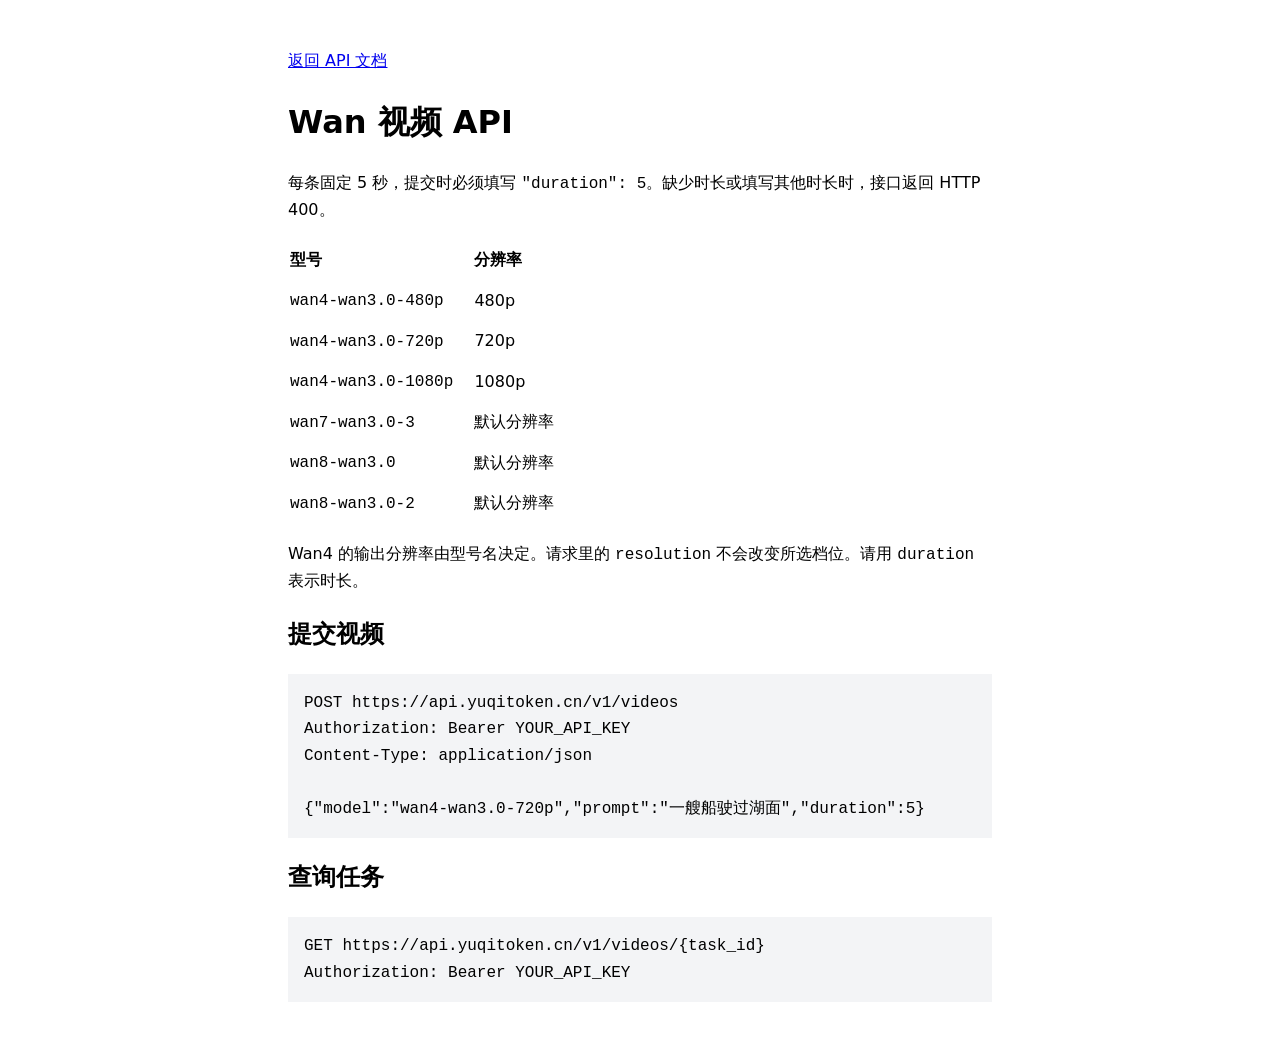
==== wan-video.html @ 9e5b0d35 "Publish Wan video API guide" ====
<!doctype html><html lang="zh-CN"><head><meta charset="utf-8"><meta name="viewport" content="width=device-width, initial-scale=1"><title>Wan 视频 API · 个人站</title><style>body{font:16px/1.65 system-ui,sans-serif;max-width:44rem;margin:3rem auto;padding:0 1.2rem}pre{background:#f3f4f6;padding:1rem;overflow:auto}td,th{text-align:left;padding:.35rem 1.2rem .35rem 0}code{font-family:monospace}</style></head><body><main><p><a href="./">返回 API 文档</a></p><h1>Wan 视频 API</h1><p>每条固定 5 秒，提交时必须填写 <code>"duration": 5</code>。缺少时长或填写其他时长时，接口返回 HTTP 400。</p><table><thead><tr><th>型号</th><th>分辨率</th></tr></thead><tbody><tr><td><code>wan4-wan3.0-480p</code></td><td>480p</td></tr><tr><td><code>wan4-wan3.0-720p</code></td><td>720p</td></tr><tr><td><code>wan4-wan3.0-1080p</code></td><td>1080p</td></tr><tr><td><code>wan7-wan3.0-3</code></td><td>默认分辨率</td></tr><tr><td><code>wan8-wan3.0</code></td><td>默认分辨率</td></tr><tr><td><code>wan8-wan3.0-2</code></td><td>默认分辨率</td></tr></tbody></table><p>Wan4 的输出分辨率由型号名决定。请求里的 <code>resolution</code> 不会改变所选档位。请用 <code>duration</code> 表示时长。</p><h2>提交视频</h2><pre><code>POST https://api.yuqitoken.cn/v1/videos
Authorization: Bearer YOUR_API_KEY
Content-Type: application/json

{"model":"wan4-wan3.0-720p","prompt":"一艘船驶过湖面","duration":5}</code></pre><h2>查询任务</h2><pre><code>GET https://api.yuqitoken.cn/v1/videos/{task_id}
Authorization: Bearer YOUR_API_KEY</code></pre></main></body></html>
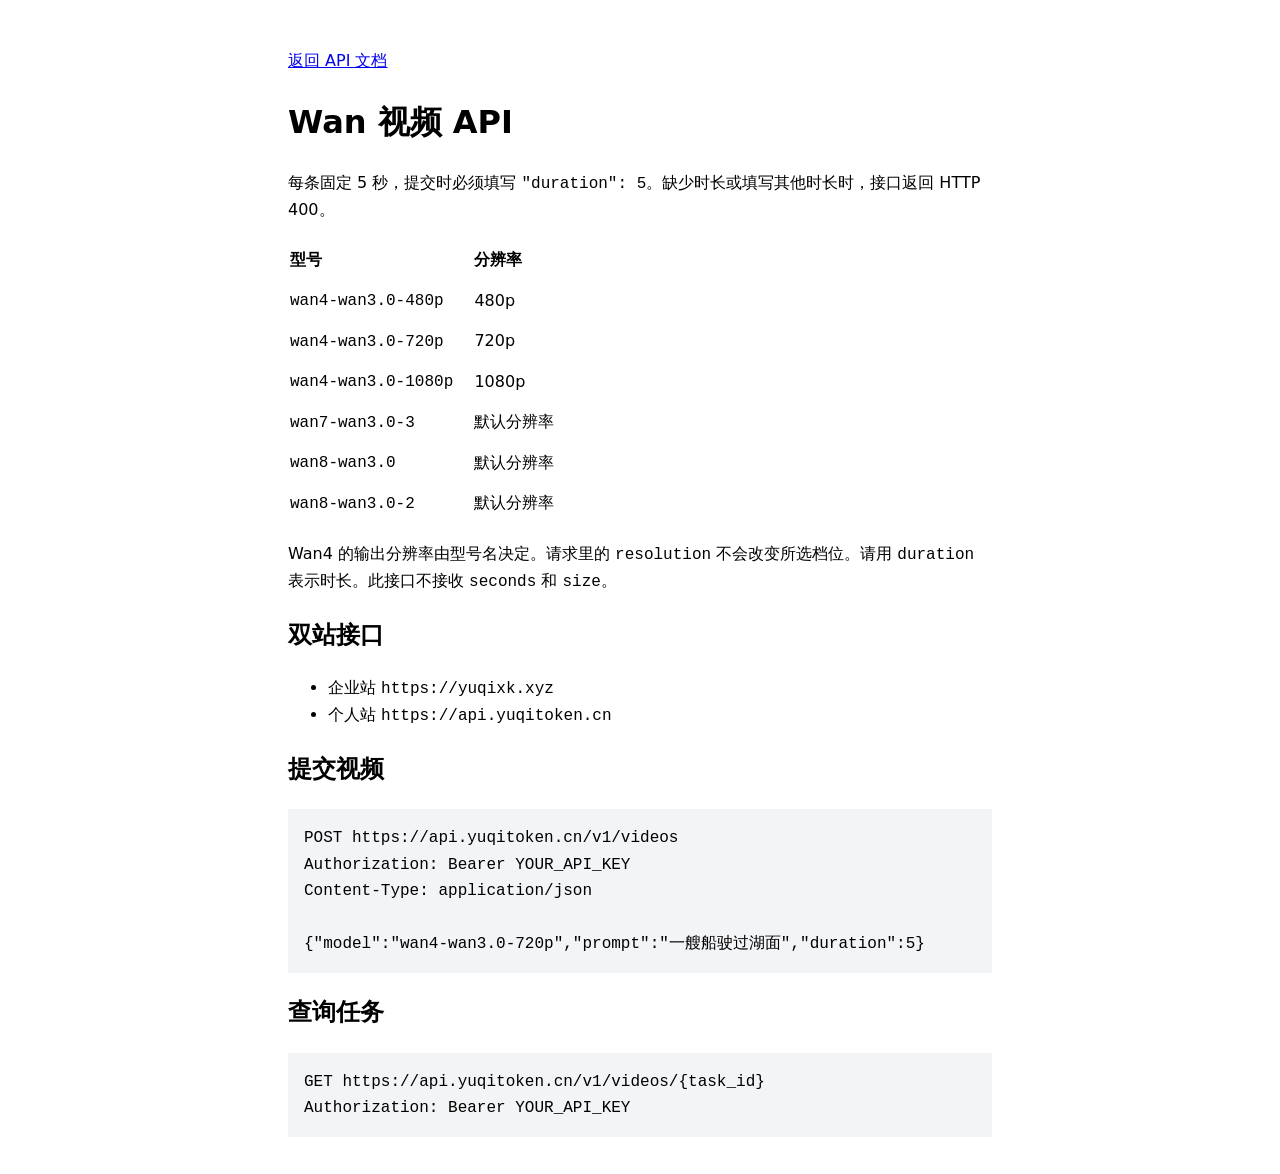
==== commit 1a9a292e: "Document Wan video on both stations" ====
--- a/wan-video.html
+++ b/wan-video.html
@@ -1,4 +1,4 @@
-<!doctype html><html lang="zh-CN"><head><meta charset="utf-8"><meta name="viewport" content="width=device-width, initial-scale=1"><title>Wan 视频 API · 个人站</title><style>body{font:16px/1.65 system-ui,sans-serif;max-width:44rem;margin:3rem auto;padding:0 1.2rem}pre{background:#f3f4f6;padding:1rem;overflow:auto}td,th{text-align:left;padding:.35rem 1.2rem .35rem 0}code{font-family:monospace}</style></head><body><main><p><a href="./">返回 API 文档</a></p><h1>Wan 视频 API</h1><p>每条固定 5 秒，提交时必须填写 <code>"duration": 5</code>。缺少时长或填写其他时长时，接口返回 HTTP 400。</p><table><thead><tr><th>型号</th><th>分辨率</th></tr></thead><tbody><tr><td><code>wan4-wan3.0-480p</code></td><td>480p</td></tr><tr><td><code>wan4-wan3.0-720p</code></td><td>720p</td></tr><tr><td><code>wan4-wan3.0-1080p</code></td><td>1080p</td></tr><tr><td><code>wan7-wan3.0-3</code></td><td>默认分辨率</td></tr><tr><td><code>wan8-wan3.0</code></td><td>默认分辨率</td></tr><tr><td><code>wan8-wan3.0-2</code></td><td>默认分辨率</td></tr></tbody></table><p>Wan4 的输出分辨率由型号名决定。请求里的 <code>resolution</code> 不会改变所选档位。请用 <code>duration</code> 表示时长。</p><h2>提交视频</h2><pre><code>POST https://api.yuqitoken.cn/v1/videos
+<!doctype html><html lang="zh-CN"><head><meta charset="utf-8"><meta name="viewport" content="width=device-width, initial-scale=1"><title>Wan 视频 API · 双站</title><style>body{font:16px/1.65 system-ui,sans-serif;max-width:44rem;margin:3rem auto;padding:0 1.2rem}pre{background:#f3f4f6;padding:1rem;overflow:auto}td,th{text-align:left;padding:.35rem 1.2rem .35rem 0}code{font-family:monospace}</style></head><body><main><p><a href="./">返回 API 文档</a></p><h1>Wan 视频 API</h1><p>每条固定 5 秒，提交时必须填写 <code>"duration": 5</code>。缺少时长或填写其他时长时，接口返回 HTTP 400。</p><table><thead><tr><th>型号</th><th>分辨率</th></tr></thead><tbody><tr><td><code>wan4-wan3.0-480p</code></td><td>480p</td></tr><tr><td><code>wan4-wan3.0-720p</code></td><td>720p</td></tr><tr><td><code>wan4-wan3.0-1080p</code></td><td>1080p</td></tr><tr><td><code>wan7-wan3.0-3</code></td><td>默认分辨率</td></tr><tr><td><code>wan8-wan3.0</code></td><td>默认分辨率</td></tr><tr><td><code>wan8-wan3.0-2</code></td><td>默认分辨率</td></tr></tbody></table><p>Wan4 的输出分辨率由型号名决定。请求里的 <code>resolution</code> 不会改变所选档位。请用 <code>duration</code> 表示时长。此接口不接收 <code>seconds</code> 和 <code>size</code>。</p><h2>双站接口</h2><ul><li>企业站 <code>https://yuqixk.xyz</code></li><li>个人站 <code>https://api.yuqitoken.cn</code></li></ul><h2>提交视频</h2><pre><code>POST https://api.yuqitoken.cn/v1/videos
 Authorization: Bearer YOUR_API_KEY
 Content-Type: application/json
 
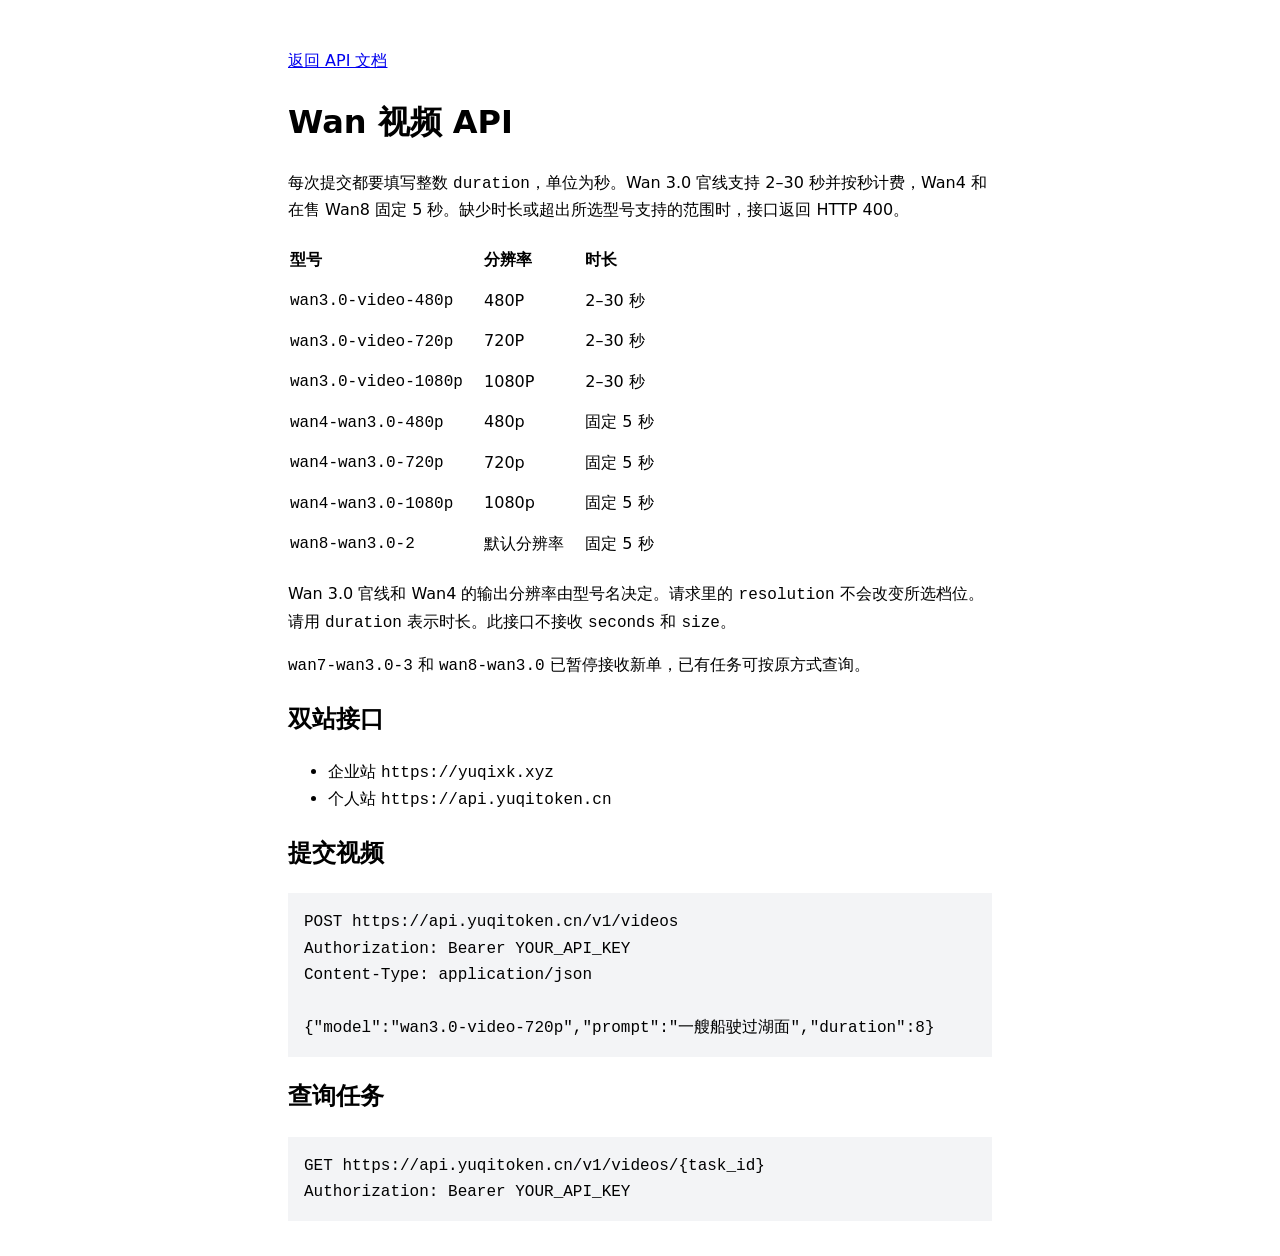
==== commit 0198f31e: "Document Wan 3.0 tiers for both sites" ====
--- a/wan-video.html
+++ b/wan-video.html
@@ -1,6 +1,6 @@
-<!doctype html><html lang="zh-CN"><head><meta charset="utf-8"><meta name="viewport" content="width=device-width, initial-scale=1"><title>Wan 视频 API · 双站</title><style>body{font:16px/1.65 system-ui,sans-serif;max-width:44rem;margin:3rem auto;padding:0 1.2rem}pre{background:#f3f4f6;padding:1rem;overflow:auto}td,th{text-align:left;padding:.35rem 1.2rem .35rem 0}code{font-family:monospace}</style></head><body><main><p><a href="./">返回 API 文档</a></p><h1>Wan 视频 API</h1><p>每条固定 5 秒，提交时必须填写 <code>"duration": 5</code>。缺少时长或填写其他时长时，接口返回 HTTP 400。</p><table><thead><tr><th>型号</th><th>分辨率</th></tr></thead><tbody><tr><td><code>wan4-wan3.0-480p</code></td><td>480p</td></tr><tr><td><code>wan4-wan3.0-720p</code></td><td>720p</td></tr><tr><td><code>wan4-wan3.0-1080p</code></td><td>1080p</td></tr><tr><td><code>wan7-wan3.0-3</code></td><td>默认分辨率</td></tr><tr><td><code>wan8-wan3.0</code></td><td>默认分辨率</td></tr><tr><td><code>wan8-wan3.0-2</code></td><td>默认分辨率</td></tr></tbody></table><p>Wan4 的输出分辨率由型号名决定。请求里的 <code>resolution</code> 不会改变所选档位。请用 <code>duration</code> 表示时长。此接口不接收 <code>seconds</code> 和 <code>size</code>。</p><h2>双站接口</h2><ul><li>企业站 <code>https://yuqixk.xyz</code></li><li>个人站 <code>https://api.yuqitoken.cn</code></li></ul><h2>提交视频</h2><pre><code>POST https://api.yuqitoken.cn/v1/videos
+<!doctype html><html lang="zh-CN"><head><meta charset="utf-8"><meta name="viewport" content="width=device-width, initial-scale=1"><title>Wan 视频 API · 双站</title><style>body{font:16px/1.65 system-ui,sans-serif;max-width:44rem;margin:3rem auto;padding:0 1.2rem}pre{background:#f3f4f6;padding:1rem;overflow:auto}td,th{text-align:left;padding:.35rem 1.2rem .35rem 0}code{font-family:monospace}</style></head><body><main><p><a href="./">返回 API 文档</a></p><h1>Wan 视频 API</h1><p>每次提交都要填写整数 <code>duration</code>，单位为秒。Wan 3.0 官线支持 2–30 秒并按秒计费，Wan4 和在售 Wan8 固定 5 秒。缺少时长或超出所选型号支持的范围时，接口返回 HTTP 400。</p><table><thead><tr><th>型号</th><th>分辨率</th><th>时长</th></tr></thead><tbody><tr><td><code>wan3.0-video-480p</code></td><td>480P</td><td>2–30 秒</td></tr><tr><td><code>wan3.0-video-720p</code></td><td>720P</td><td>2–30 秒</td></tr><tr><td><code>wan3.0-video-1080p</code></td><td>1080P</td><td>2–30 秒</td></tr><tr><td><code>wan4-wan3.0-480p</code></td><td>480p</td><td>固定 5 秒</td></tr><tr><td><code>wan4-wan3.0-720p</code></td><td>720p</td><td>固定 5 秒</td></tr><tr><td><code>wan4-wan3.0-1080p</code></td><td>1080p</td><td>固定 5 秒</td></tr><tr><td><code>wan8-wan3.0-2</code></td><td>默认分辨率</td><td>固定 5 秒</td></tr></tbody></table><p>Wan 3.0 官线和 Wan4 的输出分辨率由型号名决定。请求里的 <code>resolution</code> 不会改变所选档位。请用 <code>duration</code> 表示时长。此接口不接收 <code>seconds</code> 和 <code>size</code>。</p><p><code>wan7-wan3.0-3</code> 和 <code>wan8-wan3.0</code> 已暂停接收新单，已有任务可按原方式查询。</p><h2>双站接口</h2><ul><li>企业站 <code>https://yuqixk.xyz</code></li><li>个人站 <code>https://api.yuqitoken.cn</code></li></ul><h2>提交视频</h2><pre><code>POST https://api.yuqitoken.cn/v1/videos
 Authorization: Bearer YOUR_API_KEY
 Content-Type: application/json
 
-{"model":"wan4-wan3.0-720p","prompt":"一艘船驶过湖面","duration":5}</code></pre><h2>查询任务</h2><pre><code>GET https://api.yuqitoken.cn/v1/videos/{task_id}
+{"model":"wan3.0-video-720p","prompt":"一艘船驶过湖面","duration":8}</code></pre><h2>查询任务</h2><pre><code>GET https://api.yuqitoken.cn/v1/videos/{task_id}
 Authorization: Bearer YOUR_API_KEY</code></pre></main></body></html>
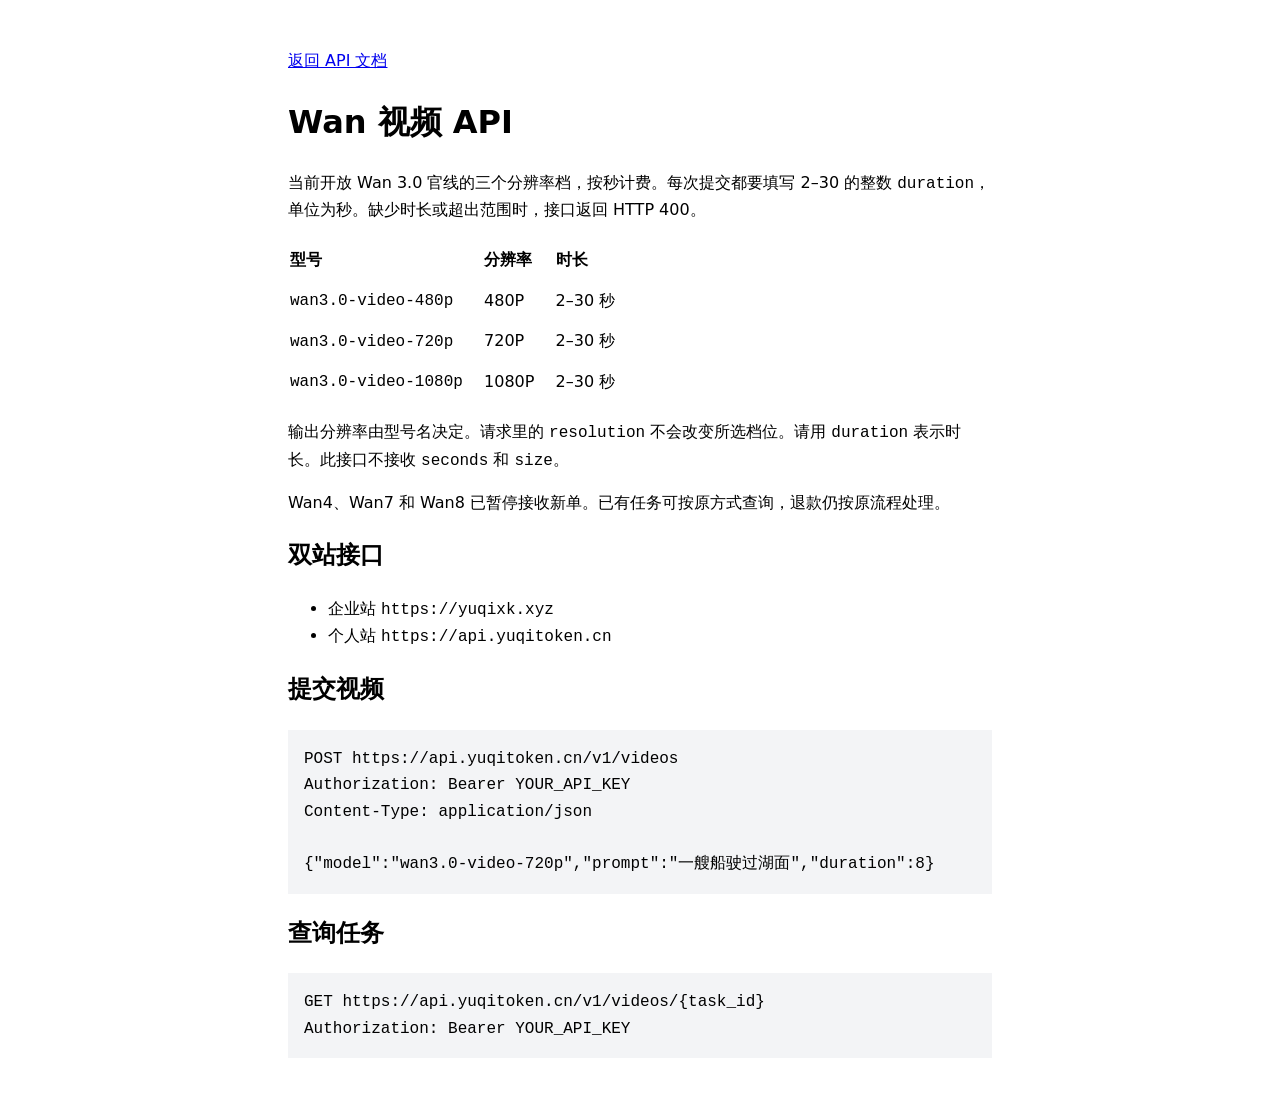
==== commit 46f70442: "List only Wan 3.0 tiers open for new orders" ====
--- a/wan-video.html
+++ b/wan-video.html
@@ -1,4 +1,4 @@
-<!doctype html><html lang="zh-CN"><head><meta charset="utf-8"><meta name="viewport" content="width=device-width, initial-scale=1"><title>Wan 视频 API · 双站</title><style>body{font:16px/1.65 system-ui,sans-serif;max-width:44rem;margin:3rem auto;padding:0 1.2rem}pre{background:#f3f4f6;padding:1rem;overflow:auto}td,th{text-align:left;padding:.35rem 1.2rem .35rem 0}code{font-family:monospace}</style></head><body><main><p><a href="./">返回 API 文档</a></p><h1>Wan 视频 API</h1><p>每次提交都要填写整数 <code>duration</code>，单位为秒。Wan 3.0 官线支持 2–30 秒并按秒计费，Wan4 和在售 Wan8 固定 5 秒。缺少时长或超出所选型号支持的范围时，接口返回 HTTP 400。</p><table><thead><tr><th>型号</th><th>分辨率</th><th>时长</th></tr></thead><tbody><tr><td><code>wan3.0-video-480p</code></td><td>480P</td><td>2–30 秒</td></tr><tr><td><code>wan3.0-video-720p</code></td><td>720P</td><td>2–30 秒</td></tr><tr><td><code>wan3.0-video-1080p</code></td><td>1080P</td><td>2–30 秒</td></tr><tr><td><code>wan4-wan3.0-480p</code></td><td>480p</td><td>固定 5 秒</td></tr><tr><td><code>wan4-wan3.0-720p</code></td><td>720p</td><td>固定 5 秒</td></tr><tr><td><code>wan4-wan3.0-1080p</code></td><td>1080p</td><td>固定 5 秒</td></tr><tr><td><code>wan8-wan3.0-2</code></td><td>默认分辨率</td><td>固定 5 秒</td></tr></tbody></table><p>Wan 3.0 官线和 Wan4 的输出分辨率由型号名决定。请求里的 <code>resolution</code> 不会改变所选档位。请用 <code>duration</code> 表示时长。此接口不接收 <code>seconds</code> 和 <code>size</code>。</p><p><code>wan7-wan3.0-3</code> 和 <code>wan8-wan3.0</code> 已暂停接收新单，已有任务可按原方式查询。</p><h2>双站接口</h2><ul><li>企业站 <code>https://yuqixk.xyz</code></li><li>个人站 <code>https://api.yuqitoken.cn</code></li></ul><h2>提交视频</h2><pre><code>POST https://api.yuqitoken.cn/v1/videos
+<!doctype html><html lang="zh-CN"><head><meta charset="utf-8"><meta name="viewport" content="width=device-width, initial-scale=1"><title>Wan 视频 API · 双站</title><style>body{font:16px/1.65 system-ui,sans-serif;max-width:44rem;margin:3rem auto;padding:0 1.2rem}pre{background:#f3f4f6;padding:1rem;overflow:auto}td,th{text-align:left;padding:.35rem 1.2rem .35rem 0}code{font-family:monospace}</style></head><body><main><p><a href="./">返回 API 文档</a></p><h1>Wan 视频 API</h1><p>当前开放 Wan 3.0 官线的三个分辨率档，按秒计费。每次提交都要填写 2–30 的整数 <code>duration</code>，单位为秒。缺少时长或超出范围时，接口返回 HTTP 400。</p><table><thead><tr><th>型号</th><th>分辨率</th><th>时长</th></tr></thead><tbody><tr><td><code>wan3.0-video-480p</code></td><td>480P</td><td>2–30 秒</td></tr><tr><td><code>wan3.0-video-720p</code></td><td>720P</td><td>2–30 秒</td></tr><tr><td><code>wan3.0-video-1080p</code></td><td>1080P</td><td>2–30 秒</td></tr></tbody></table><p>输出分辨率由型号名决定。请求里的 <code>resolution</code> 不会改变所选档位。请用 <code>duration</code> 表示时长。此接口不接收 <code>seconds</code> 和 <code>size</code>。</p><p>Wan4、Wan7 和 Wan8 已暂停接收新单。已有任务可按原方式查询，退款仍按原流程处理。</p><h2>双站接口</h2><ul><li>企业站 <code>https://yuqixk.xyz</code></li><li>个人站 <code>https://api.yuqitoken.cn</code></li></ul><h2>提交视频</h2><pre><code>POST https://api.yuqitoken.cn/v1/videos
 Authorization: Bearer YOUR_API_KEY
 Content-Type: application/json
 
